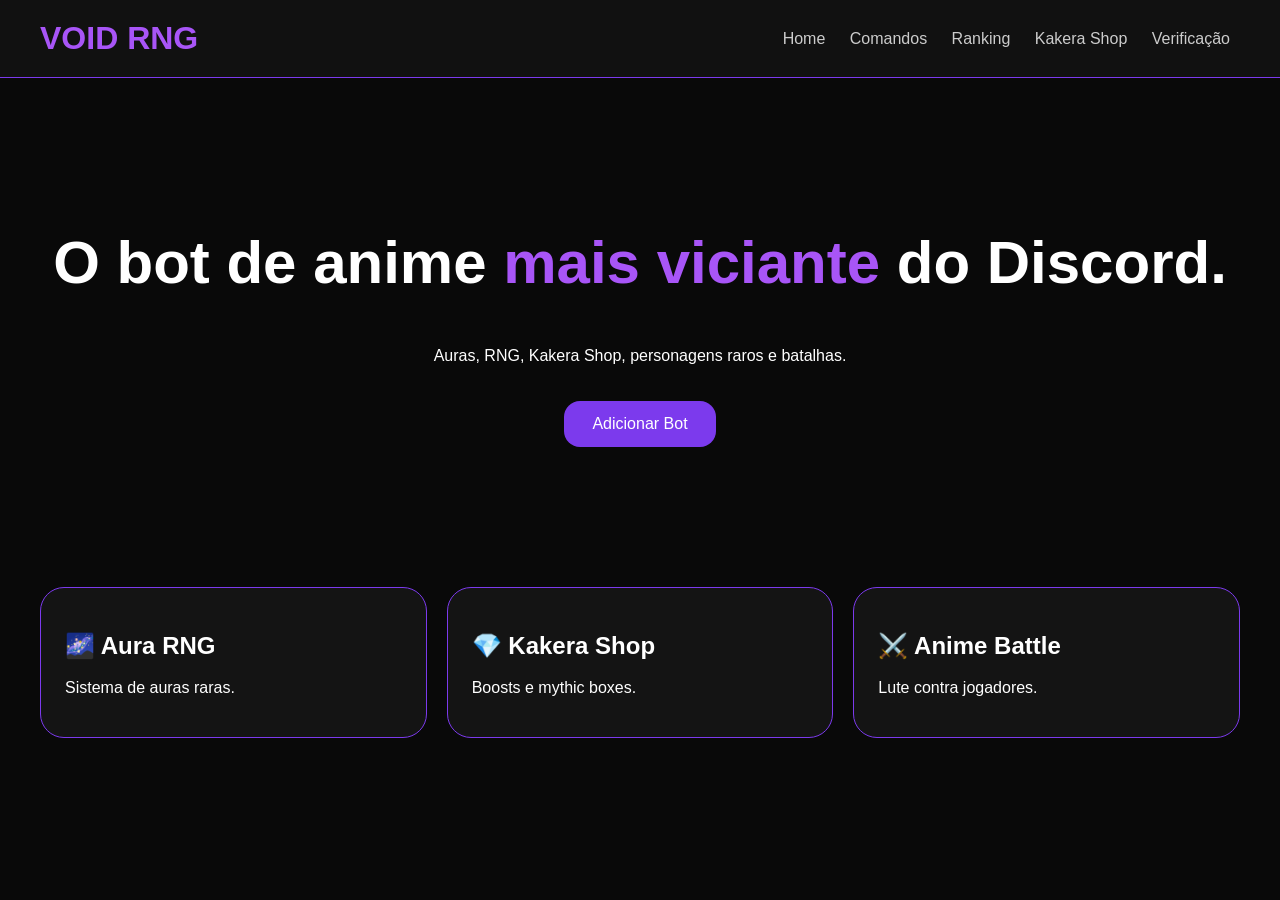
==== index.html @ cd4a52b0 "Add files via upload" ====
<!DOCTYPE html>
<html lang="pt-br">
<head>
<meta charset="UTF-8">
<title>VOID RNG</title>
<link rel="stylesheet" href="css/style.css">
</head>
<body>
<header>
<div class="logo">VOID RNG</div>
<nav>
<a href="index.html">Home</a>
<a href="commands.html">Comandos</a>
<a href="ranking.html">Ranking</a>
<a href="shop.html">Kakera Shop</a>
<a href="verify.html">Verificação</a>
</nav>
</header>

<section class="hero">
<h1>O bot de anime <span>mais viciante</span> do Discord.</h1>
<p>Auras, RNG, Kakera Shop, personagens raros e batalhas.</p>
<a class="btn">Adicionar Bot</a>
</section>

<section class="cards">
<div class="card">
<h2>🌌 Aura RNG</h2>
<p>Sistema de auras raras.</p>
</div>

<div class="card">
<h2>💎 Kakera Shop</h2>
<p>Boosts e mythic boxes.</p>
</div>

<div class="card">
<h2>⚔️ Anime Battle</h2>
<p>Lute contra jogadores.</p>
</div>
</section>

<script src="js/script.js"></script>
</body>
</html>
---- css/style.css ----
body{
margin:0;
font-family:Arial,sans-serif;
background:#090909;
color:white;
}
header{
display:flex;
justify-content:space-between;
align-items:center;
padding:20px 40px;
background:#111;
border-bottom:1px solid #7c3aed;
}
.logo{
font-size:32px;
font-weight:bold;
color:#a855f7;
}
nav a{
margin:0 10px;
text-decoration:none;
color:#ccc;
}
nav a:hover{
color:#a855f7;
}
.hero{
padding:100px 40px;
text-align:center;
}
.hero h1{
font-size:60px;
}
.hero span{
color:#a855f7;
}
.btn{
display:inline-block;
padding:14px 28px;
background:#7c3aed;
border-radius:16px;
color:white;
text-decoration:none;
margin-top:20px;
}
.cards{
display:grid;
grid-template-columns:repeat(auto-fit,minmax(250px,1fr));
gap:20px;
padding:40px;
}
.card{
background:#141414;
padding:24px;
border-radius:24px;
border:1px solid #7c3aed;
}
.title{
text-align:center;
font-size:44px;
margin-top:40px;
color:#a855f7;
}
.list{
max-width:900px;
margin:auto;
padding:30px;
}
.list li{
background:#141414;
padding:18px;
margin:10px 0;
border-radius:16px;
}
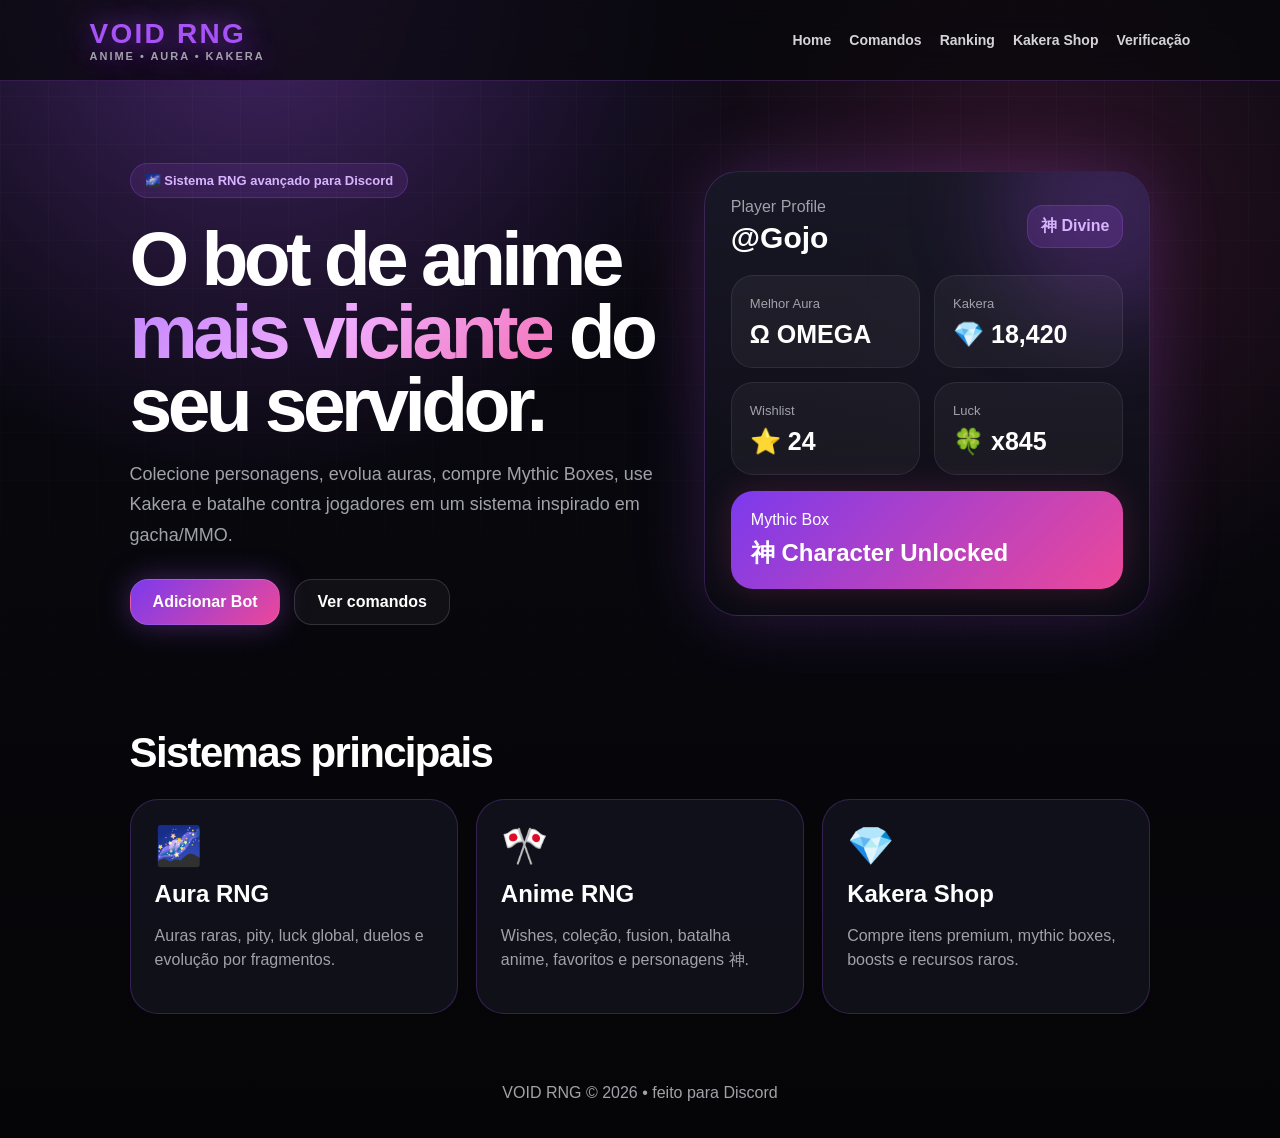
==== commit f65c6d4a: "Add files via upload" ====
--- a/index.html
+++ b/index.html
@@ -1,46 +1,65 @@
-
 <!DOCTYPE html>
 <html lang="pt-br">
 <head>
 <meta charset="UTF-8">
-<title>VOID RNG</title>
+<meta name="viewport" content="width=device-width,initial-scale=1.0">
+<title>zxy</title>
 <link rel="stylesheet" href="css/style.css">
 </head>
 <body>
+
 <header>
-<div class="logo">VOID RNG</div>
-<nav>
-<a href="index.html">Home</a>
-<a href="commands.html">Comandos</a>
-<a href="ranking.html">Ranking</a>
-<a href="shop.html">Kakera Shop</a>
-<a href="verify.html">Verificação</a>
-</nav>
+  <div class="logo">VOID RNG<small>ANIME • AURA • KAKERA</small></div>
+  <nav>
+    <a href="index.html">Home</a>
+    <a href="commands.html">Comandos</a>
+    <a href="ranking.html">Ranking</a>
+    <a href="shop.html">Kakera Shop</a>
+    <a href="verify.html">Verificação</a>
+  </nav>
 </header>
 
-<section class="hero">
-<h1>O bot de anime <span>mais viciante</span> do Discord.</h1>
-<p>Auras, RNG, Kakera Shop, personagens raros e batalhas.</p>
-<a class="btn">Adicionar Bot</a>
+
+<main class="hero">
+  <section>
+    <div class="badge">🌌 Sistema RNG avançado para Discord</div>
+    <h1>O bot de anime <span class="gradient">mais viciante</span> do seu servidor.</h1>
+    <p>Colecione personagens, evolua auras, compre Mythic Boxes, use Kakera e batalhe contra jogadores em um sistema inspirado em gacha/MMO.</p>
+    <div class="actions">
+      <a class="btn" href="#">Adicionar Bot</a>
+      <a class="btn secondary" href="commands.html">Ver comandos</a>
+    </div>
+  </section>
+  <aside class="panel">
+    <div class="profile-top">
+      <div>
+        <span style="color:#a1a1aa">Player Profile</span>
+        <h2 style="margin:5px 0 0;font-size:30px">@Gojo</h2>
+      </div>
+      <div class="rank-pill">神 Divine</div>
+    </div>
+    <div class="stats-grid">
+      <div class="stat"><span>Melhor Aura</span><strong>Ω OMEGA</strong></div>
+      <div class="stat"><span>Kakera</span><strong>💎 18,420</strong></div>
+      <div class="stat"><span>Wishlist</span><strong>⭐ 24</strong></div>
+      <div class="stat"><span>Luck</span><strong>🍀 x845</strong></div>
+    </div>
+    <div class="mythic">
+      <span>Mythic Box</span>
+      <h2 style="margin:8px 0 0">神 Character Unlocked</h2>
+    </div>
+  </aside>
+</main>
+<section class="section">
+  <h2 class="section-title">Sistemas principais</h2>
+  <div class="cards">
+    <div class="card"><div class="icon">🌌</div><h3>Aura RNG</h3><p>Auras raras, pity, luck global, duelos e evolução por fragmentos.</p></div>
+    <div class="card"><div class="icon">🎌</div><h3>Anime RNG</h3><p>Wishes, coleção, fusion, batalha anime, favoritos e personagens 神.</p></div>
+    <div class="card"><div class="icon">💎</div><h3>Kakera Shop</h3><p>Compre itens premium, mythic boxes, boosts e recursos raros.</p></div>
+  </div>
 </section>
 
-<section class="cards">
-<div class="card">
-<h2>🌌 Aura RNG</h2>
-<p>Sistema de auras raras.</p>
-</div>
-
-<div class="card">
-<h2>💎 Kakera Shop</h2>
-<p>Boosts e mythic boxes.</p>
-</div>
-
-<div class="card">
-<h2>⚔️ Anime Battle</h2>
-<p>Lute contra jogadores.</p>
-</div>
-</section>
-
+<footer>VOID RNG © 2026 • feito para Discord</footer>
 <script src="js/script.js"></script>
 </body>
-</html>
+</html>
--- a/css/style.css
+++ b/css/style.css
@@ -1,76 +1,240 @@
 
+:root{
+  --bg:#07070b;
+  --card:rgba(20,20,31,.78);
+  --border:rgba(168,85,247,.25);
+  --purple:#a855f7;
+  --purple2:#7c3aed;
+  --pink:#ec4899;
+  --text:#fff;
+  --muted:#a1a1aa;
+}
+*{box-sizing:border-box}
 body{
-margin:0;
-font-family:Arial,sans-serif;
-background:#090909;
-color:white;
+  margin:0;
+  font-family:Inter, Arial, sans-serif;
+  color:var(--text);
+  background:
+    radial-gradient(circle at 20% 0%, rgba(168,85,247,.35), transparent 32%),
+    radial-gradient(circle at 80% 20%, rgba(236,72,153,.18), transparent 30%),
+    linear-gradient(180deg,#090911 0%,#050507 100%);
+  min-height:100vh;
+}
+body::before{
+  content:"";
+  position:fixed;
+  inset:0;
+  pointer-events:none;
+  background-image:
+    linear-gradient(rgba(255,255,255,.025) 1px, transparent 1px),
+    linear-gradient(90deg, rgba(255,255,255,.025) 1px, transparent 1px);
+  background-size:48px 48px;
+  mask-image:linear-gradient(to bottom, black, transparent);
 }
 header{
-display:flex;
-justify-content:space-between;
-align-items:center;
-padding:20px 40px;
-background:#111;
-border-bottom:1px solid #7c3aed;
+  position:sticky;
+  top:0;
+  z-index:10;
+  display:flex;
+  justify-content:space-between;
+  align-items:center;
+  padding:18px 7%;
+  backdrop-filter:blur(16px);
+  background:rgba(7,7,11,.72);
+  border-bottom:1px solid var(--border);
 }
 .logo{
-font-size:32px;
-font-weight:bold;
-color:#a855f7;
-}
+  font-size:28px;
+  font-weight:900;
+  letter-spacing:.08em;
+  color:var(--purple);
+  text-shadow:0 0 28px rgba(168,85,247,.8);
+}
+.logo small{
+  display:block;
+  font-size:11px;
+  color:var(--muted);
+  letter-spacing:.18em;
+}
+nav{display:flex;gap:18px;align-items:center}
 nav a{
-margin:0 10px;
-text-decoration:none;
-color:#ccc;
-}
-nav a:hover{
-color:#a855f7;
+  color:#d4d4d8;
+  text-decoration:none;
+  font-weight:700;
+  font-size:14px;
+}
+nav a:hover{color:var(--purple)}
+.btn{
+  display:inline-flex;
+  align-items:center;
+  justify-content:center;
+  gap:8px;
+  padding:13px 22px;
+  border-radius:18px;
+  background:linear-gradient(135deg,var(--purple2),var(--pink));
+  color:white;
+  text-decoration:none;
+  font-weight:900;
+  box-shadow:0 0 30px rgba(168,85,247,.35);
+  border:1px solid rgba(255,255,255,.12);
+}
+.btn.secondary{
+  background:rgba(255,255,255,.04);
+  border:1px solid rgba(255,255,255,.14);
+  box-shadow:none;
 }
 .hero{
-padding:100px 40px;
-text-align:center;
+  max-width:1200px;
+  margin:auto;
+  padding:82px 7% 70px;
+  display:grid;
+  grid-template-columns:1.08fr .92fr;
+  gap:50px;
+  align-items:center;
+}
+.badge{
+  display:inline-flex;
+  padding:9px 14px;
+  border:1px solid var(--border);
+  background:rgba(168,85,247,.12);
+  color:#d8b4fe;
+  border-radius:999px;
+  font-weight:800;
+  font-size:13px;
 }
 .hero h1{
-font-size:60px;
-}
-.hero span{
-color:#a855f7;
-}
-.btn{
-display:inline-block;
-padding:14px 28px;
-background:#7c3aed;
-border-radius:16px;
-color:white;
-text-decoration:none;
-margin-top:20px;
+  font-size:clamp(42px,6vw,78px);
+  line-height:.95;
+  margin:24px 0 18px;
+  letter-spacing:-.06em;
+}
+.gradient{
+  background:linear-gradient(135deg,#c084fc,#f0abfc,#f472b6);
+  -webkit-background-clip:text;
+  background-clip:text;
+  color:transparent;
+}
+.hero p{
+  color:var(--muted);
+  font-size:18px;
+  line-height:1.7;
+  max-width:620px;
+}
+.actions{display:flex;gap:14px;flex-wrap:wrap;margin-top:28px}
+.panel{
+  position:relative;
+  background:linear-gradient(180deg,rgba(24,24,38,.95),rgba(12,12,20,.9));
+  border:1px solid var(--border);
+  border-radius:34px;
+  padding:26px;
+  box-shadow:0 0 70px rgba(168,85,247,.23);
+  overflow:hidden;
+}
+.panel::before{
+  content:"";
+  position:absolute;
+  width:220px;height:220px;
+  border-radius:999px;
+  background:rgba(168,85,247,.22);
+  filter:blur(45px);
+  right:-70px;top:-70px;
+}
+.profile-top{
+  position:relative;
+  display:flex;
+  justify-content:space-between;
+  gap:18px;
+  align-items:center;
+  margin-bottom:20px;
+}
+.rank-pill{
+  background:rgba(168,85,247,.18);
+  border:1px solid var(--border);
+  color:#d8b4fe;
+  padding:10px 13px;
+  border-radius:16px;
+  font-weight:900;
+}
+.stats-grid{
+  position:relative;
+  display:grid;
+  grid-template-columns:1fr 1fr;
+  gap:14px;
+}
+.stat{
+  background:rgba(255,255,255,.045);
+  border:1px solid rgba(255,255,255,.08);
+  border-radius:22px;
+  padding:18px;
+  transition:.22s ease;
+}
+.stat:hover{transform:translateY(-5px);border-color:var(--border)}
+.stat span{color:var(--muted);font-size:13px}
+.stat strong{display:block;font-size:25px;margin-top:8px}
+.mythic{
+  position:relative;
+  margin-top:16px;
+  border-radius:22px;
+  padding:20px;
+  background:linear-gradient(135deg,#7c3aed,#ec4899);
+  box-shadow:0 0 35px rgba(236,72,153,.2);
+}
+.section{
+  max-width:1200px;
+  margin:auto;
+  padding:34px 7%;
+}
+.section-title{
+  font-size:42px;
+  margin:0 0 22px;
+  letter-spacing:-.04em;
 }
 .cards{
-display:grid;
-grid-template-columns:repeat(auto-fit,minmax(250px,1fr));
-gap:20px;
-padding:40px;
+  display:grid;
+  grid-template-columns:repeat(auto-fit,minmax(240px,1fr));
+  gap:18px;
 }
 .card{
-background:#141414;
-padding:24px;
-border-radius:24px;
-border:1px solid #7c3aed;
-}
-.title{
-text-align:center;
-font-size:44px;
-margin-top:40px;
-color:#a855f7;
-}
+  background:var(--card);
+  border:1px solid var(--border);
+  border-radius:28px;
+  padding:24px;
+  min-height:150px;
+  transition:.22s ease;
+}
+.card:hover{transform:translateY(-6px);box-shadow:0 0 35px rgba(168,85,247,.18)}
+.card .icon{font-size:38px;margin-bottom:12px}
+.card h3{font-size:24px;margin:0 0 10px}
+.card p{color:var(--muted);line-height:1.55}
 .list{
-max-width:900px;
-margin:auto;
-padding:30px;
-}
-.list li{
-background:#141414;
-padding:18px;
-margin:10px 0;
-border-radius:16px;
-}
+  display:grid;
+  gap:12px;
+}
+.list-item{
+  display:flex;
+  justify-content:space-between;
+  gap:18px;
+  align-items:center;
+  padding:16px 18px;
+  border-radius:18px;
+  background:rgba(255,255,255,.045);
+  border:1px solid rgba(255,255,255,.08);
+}
+code{
+  color:#e9d5ff;
+  background:rgba(168,85,247,.13);
+  border:1px solid var(--border);
+  border-radius:10px;
+  padding:6px 10px;
+}
+footer{
+  text-align:center;
+  color:var(--muted);
+  padding:36px;
+}
+@media(max-width:850px){
+  header{flex-direction:column;gap:14px}
+  nav{flex-wrap:wrap;justify-content:center}
+  .hero{grid-template-columns:1fr;padding-top:50px}
+  .stats-grid{grid-template-columns:1fr}
+}
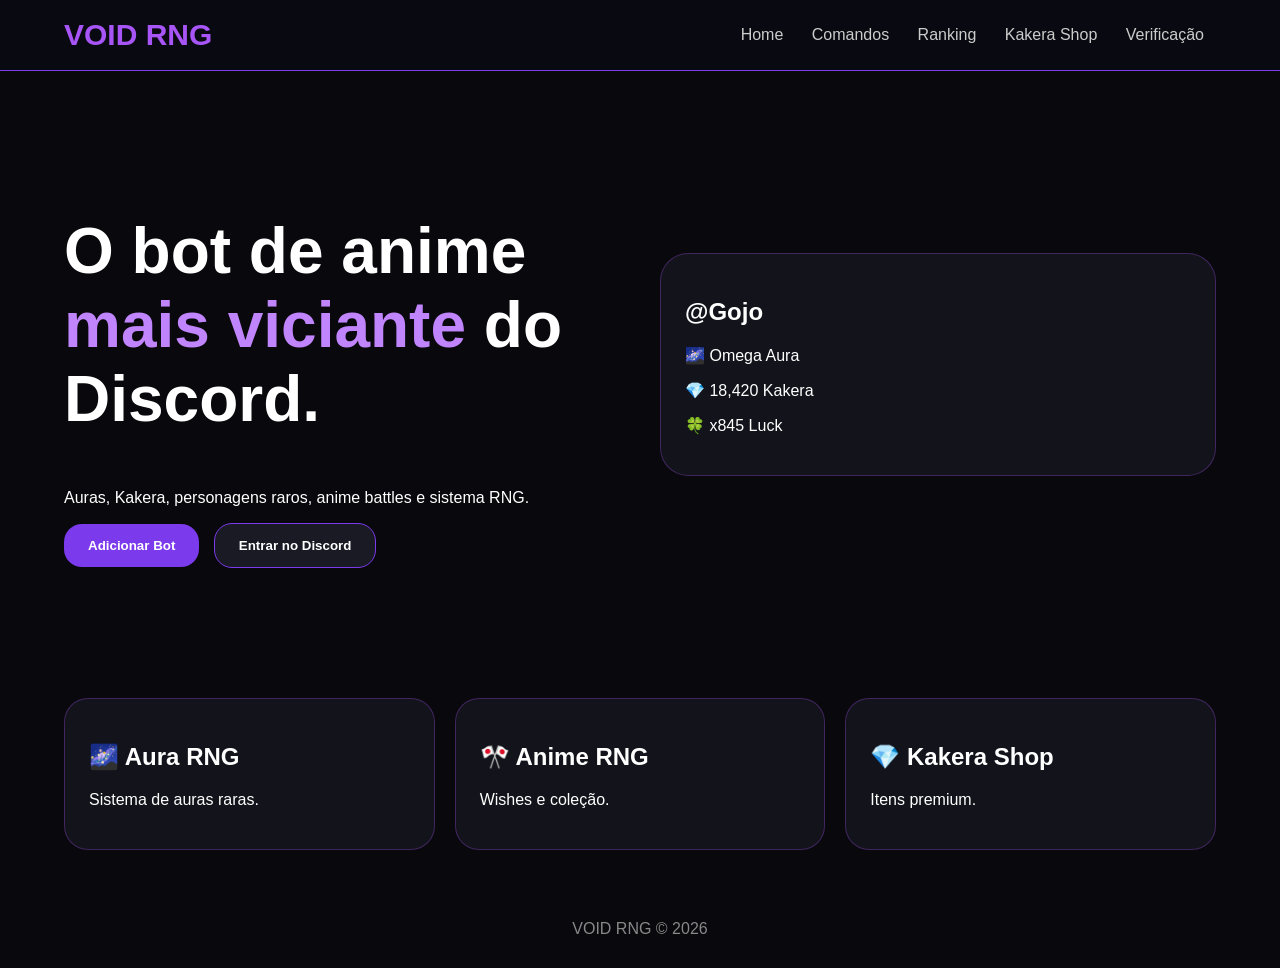
==== commit 0ea8beab: "Add files via upload" ====
--- a/index.html
+++ b/index.html
@@ -3,63 +3,58 @@
 <head>
 <meta charset="UTF-8">
 <meta name="viewport" content="width=device-width,initial-scale=1.0">
-<title>zxy</title>
+<title>VOID RNG</title>
 <link rel="stylesheet" href="css/style.css">
 </head>
 <body>
 
 <header>
-  <div class="logo">VOID RNG<small>ANIME • AURA • KAKERA</small></div>
-  <nav>
-    <a href="index.html">Home</a>
-    <a href="commands.html">Comandos</a>
-    <a href="ranking.html">Ranking</a>
-    <a href="shop.html">Kakera Shop</a>
-    <a href="verify.html">Verificação</a>
-  </nav>
+<div class="logo">VOID RNG</div>
+<nav>
+<a href="index.html">Home</a>
+<a href="commands.html">Comandos</a>
+<a href="ranking.html">Ranking</a>
+<a href="shop.html">Kakera Shop</a>
+<a href="verify.html">Verificação</a>
+</nav>
 </header>
 
 
-<main class="hero">
-  <section>
-    <div class="badge">🌌 Sistema RNG avançado para Discord</div>
-    <h1>O bot de anime <span class="gradient">mais viciante</span> do seu servidor.</h1>
-    <p>Colecione personagens, evolua auras, compre Mythic Boxes, use Kakera e batalhe contra jogadores em um sistema inspirado em gacha/MMO.</p>
-    <div class="actions">
-      <a class="btn" href="#">Adicionar Bot</a>
-      <a class="btn secondary" href="commands.html">Ver comandos</a>
-    </div>
-  </section>
-  <aside class="panel">
-    <div class="profile-top">
-      <div>
-        <span style="color:#a1a1aa">Player Profile</span>
-        <h2 style="margin:5px 0 0;font-size:30px">@Gojo</h2>
-      </div>
-      <div class="rank-pill">神 Divine</div>
-    </div>
-    <div class="stats-grid">
-      <div class="stat"><span>Melhor Aura</span><strong>Ω OMEGA</strong></div>
-      <div class="stat"><span>Kakera</span><strong>💎 18,420</strong></div>
-      <div class="stat"><span>Wishlist</span><strong>⭐ 24</strong></div>
-      <div class="stat"><span>Luck</span><strong>🍀 x845</strong></div>
-    </div>
-    <div class="mythic">
-      <span>Mythic Box</span>
-      <h2 style="margin:8px 0 0">神 Character Unlocked</h2>
-    </div>
-  </aside>
-</main>
-<section class="section">
-  <h2 class="section-title">Sistemas principais</h2>
-  <div class="cards">
-    <div class="card"><div class="icon">🌌</div><h3>Aura RNG</h3><p>Auras raras, pity, luck global, duelos e evolução por fragmentos.</p></div>
-    <div class="card"><div class="icon">🎌</div><h3>Anime RNG</h3><p>Wishes, coleção, fusion, batalha anime, favoritos e personagens 神.</p></div>
-    <div class="card"><div class="icon">💎</div><h3>Kakera Shop</h3><p>Compre itens premium, mythic boxes, boosts e recursos raros.</p></div>
-  </div>
+<section class="hero">
+<div>
+<h1>O bot de anime <span class="gradient">mais viciante</span> do Discord.</h1>
+<p>Auras, Kakera, personagens raros, anime battles e sistema RNG.</p>
+<button class="btn" onclick="addBot()">Adicionar Bot</button>
+<button class="btn secondary" onclick="joinDiscord()">Entrar no Discord</button>
+</div>
+
+<div class="panel">
+<h2>@Gojo</h2>
+<p>🌌 Omega Aura</p>
+<p>💎 18,420 Kakera</p>
+<p>🍀 x845 Luck</p>
+</div>
 </section>
 
-<footer>VOID RNG © 2026 • feito para Discord</footer>
+<section class="cards">
+<div class="card"><h2>🌌 Aura RNG</h2><p>Sistema de auras raras.</p></div>
+<div class="card"><h2>🎌 Anime RNG</h2><p>Wishes e coleção.</p></div>
+<div class="card"><h2>💎 Kakera Shop</h2><p>Itens premium.</p></div>
+</section>
+
+
+<div class="modal-bg" id="verifyModal">
+  <div class="modal">
+    <h2>🔐 Verificação</h2>
+    <p>Cole sua key privada abaixo.</p>
+    <input id="verifyKey" placeholder="Sua key privada">
+    <button class="btn" style="margin-top:15px" onclick="fakeVerify()">Verificar</button>
+    <button class="btn secondary" style="margin-top:15px" onclick="closeVerify()">Fechar</button>
+    <p id="verifyResult"></p>
+  </div>
+</div>
+
+<footer>VOID RNG © 2026</footer>
 <script src="js/script.js"></script>
 </body>
 </html>
--- a/css/style.css
+++ b/css/style.css
@@ -1,240 +1,21 @@
 
-:root{
-  --bg:#07070b;
-  --card:rgba(20,20,31,.78);
-  --border:rgba(168,85,247,.25);
-  --purple:#a855f7;
-  --purple2:#7c3aed;
-  --pink:#ec4899;
-  --text:#fff;
-  --muted:#a1a1aa;
-}
-*{box-sizing:border-box}
-body{
-  margin:0;
-  font-family:Inter, Arial, sans-serif;
-  color:var(--text);
-  background:
-    radial-gradient(circle at 20% 0%, rgba(168,85,247,.35), transparent 32%),
-    radial-gradient(circle at 80% 20%, rgba(236,72,153,.18), transparent 30%),
-    linear-gradient(180deg,#090911 0%,#050507 100%);
-  min-height:100vh;
-}
-body::before{
-  content:"";
-  position:fixed;
-  inset:0;
-  pointer-events:none;
-  background-image:
-    linear-gradient(rgba(255,255,255,.025) 1px, transparent 1px),
-    linear-gradient(90deg, rgba(255,255,255,.025) 1px, transparent 1px);
-  background-size:48px 48px;
-  mask-image:linear-gradient(to bottom, black, transparent);
-}
-header{
-  position:sticky;
-  top:0;
-  z-index:10;
-  display:flex;
-  justify-content:space-between;
-  align-items:center;
-  padding:18px 7%;
-  backdrop-filter:blur(16px);
-  background:rgba(7,7,11,.72);
-  border-bottom:1px solid var(--border);
-}
-.logo{
-  font-size:28px;
-  font-weight:900;
-  letter-spacing:.08em;
-  color:var(--purple);
-  text-shadow:0 0 28px rgba(168,85,247,.8);
-}
-.logo small{
-  display:block;
-  font-size:11px;
-  color:var(--muted);
-  letter-spacing:.18em;
-}
-nav{display:flex;gap:18px;align-items:center}
-nav a{
-  color:#d4d4d8;
-  text-decoration:none;
-  font-weight:700;
-  font-size:14px;
-}
-nav a:hover{color:var(--purple)}
-.btn{
-  display:inline-flex;
-  align-items:center;
-  justify-content:center;
-  gap:8px;
-  padding:13px 22px;
-  border-radius:18px;
-  background:linear-gradient(135deg,var(--purple2),var(--pink));
-  color:white;
-  text-decoration:none;
-  font-weight:900;
-  box-shadow:0 0 30px rgba(168,85,247,.35);
-  border:1px solid rgba(255,255,255,.12);
-}
-.btn.secondary{
-  background:rgba(255,255,255,.04);
-  border:1px solid rgba(255,255,255,.14);
-  box-shadow:none;
-}
-.hero{
-  max-width:1200px;
-  margin:auto;
-  padding:82px 7% 70px;
-  display:grid;
-  grid-template-columns:1.08fr .92fr;
-  gap:50px;
-  align-items:center;
-}
-.badge{
-  display:inline-flex;
-  padding:9px 14px;
-  border:1px solid var(--border);
-  background:rgba(168,85,247,.12);
-  color:#d8b4fe;
-  border-radius:999px;
-  font-weight:800;
-  font-size:13px;
-}
-.hero h1{
-  font-size:clamp(42px,6vw,78px);
-  line-height:.95;
-  margin:24px 0 18px;
-  letter-spacing:-.06em;
-}
-.gradient{
-  background:linear-gradient(135deg,#c084fc,#f0abfc,#f472b6);
-  -webkit-background-clip:text;
-  background-clip:text;
-  color:transparent;
-}
-.hero p{
-  color:var(--muted);
-  font-size:18px;
-  line-height:1.7;
-  max-width:620px;
-}
-.actions{display:flex;gap:14px;flex-wrap:wrap;margin-top:28px}
-.panel{
-  position:relative;
-  background:linear-gradient(180deg,rgba(24,24,38,.95),rgba(12,12,20,.9));
-  border:1px solid var(--border);
-  border-radius:34px;
-  padding:26px;
-  box-shadow:0 0 70px rgba(168,85,247,.23);
-  overflow:hidden;
-}
-.panel::before{
-  content:"";
-  position:absolute;
-  width:220px;height:220px;
-  border-radius:999px;
-  background:rgba(168,85,247,.22);
-  filter:blur(45px);
-  right:-70px;top:-70px;
-}
-.profile-top{
-  position:relative;
-  display:flex;
-  justify-content:space-between;
-  gap:18px;
-  align-items:center;
-  margin-bottom:20px;
-}
-.rank-pill{
-  background:rgba(168,85,247,.18);
-  border:1px solid var(--border);
-  color:#d8b4fe;
-  padding:10px 13px;
-  border-radius:16px;
-  font-weight:900;
-}
-.stats-grid{
-  position:relative;
-  display:grid;
-  grid-template-columns:1fr 1fr;
-  gap:14px;
-}
-.stat{
-  background:rgba(255,255,255,.045);
-  border:1px solid rgba(255,255,255,.08);
-  border-radius:22px;
-  padding:18px;
-  transition:.22s ease;
-}
-.stat:hover{transform:translateY(-5px);border-color:var(--border)}
-.stat span{color:var(--muted);font-size:13px}
-.stat strong{display:block;font-size:25px;margin-top:8px}
-.mythic{
-  position:relative;
-  margin-top:16px;
-  border-radius:22px;
-  padding:20px;
-  background:linear-gradient(135deg,#7c3aed,#ec4899);
-  box-shadow:0 0 35px rgba(236,72,153,.2);
-}
-.section{
-  max-width:1200px;
-  margin:auto;
-  padding:34px 7%;
-}
-.section-title{
-  font-size:42px;
-  margin:0 0 22px;
-  letter-spacing:-.04em;
-}
-.cards{
-  display:grid;
-  grid-template-columns:repeat(auto-fit,minmax(240px,1fr));
-  gap:18px;
-}
-.card{
-  background:var(--card);
-  border:1px solid var(--border);
-  border-radius:28px;
-  padding:24px;
-  min-height:150px;
-  transition:.22s ease;
-}
-.card:hover{transform:translateY(-6px);box-shadow:0 0 35px rgba(168,85,247,.18)}
-.card .icon{font-size:38px;margin-bottom:12px}
-.card h3{font-size:24px;margin:0 0 10px}
-.card p{color:var(--muted);line-height:1.55}
-.list{
-  display:grid;
-  gap:12px;
-}
-.list-item{
-  display:flex;
-  justify-content:space-between;
-  gap:18px;
-  align-items:center;
-  padding:16px 18px;
-  border-radius:18px;
-  background:rgba(255,255,255,.045);
-  border:1px solid rgba(255,255,255,.08);
-}
-code{
-  color:#e9d5ff;
-  background:rgba(168,85,247,.13);
-  border:1px solid var(--border);
-  border-radius:10px;
-  padding:6px 10px;
-}
-footer{
-  text-align:center;
-  color:var(--muted);
-  padding:36px;
-}
-@media(max-width:850px){
-  header{flex-direction:column;gap:14px}
-  nav{flex-wrap:wrap;justify-content:center}
-  .hero{grid-template-columns:1fr;padding-top:50px}
-  .stats-grid{grid-template-columns:1fr}
-}
+body{margin:0;font-family:Arial,sans-serif;background:#08080d;color:#fff}
+header{display:flex;justify-content:space-between;align-items:center;padding:18px 5%;background:rgba(10,10,18,.9);border-bottom:1px solid #7c3aed;position:sticky;top:0}
+.logo{font-size:30px;font-weight:bold;color:#a855f7}
+nav a{color:#ccc;text-decoration:none;margin:0 12px}
+nav a:hover{color:#a855f7}
+.hero{padding:90px 5%;display:grid;grid-template-columns:1fr 1fr;gap:40px;align-items:center}
+.hero h1{font-size:64px}
+.gradient{color:#c084fc}
+.btn{padding:14px 24px;border-radius:18px;background:#7c3aed;color:white;text-decoration:none;font-weight:bold;display:inline-block;margin-right:10px;border:none;cursor:pointer}
+.secondary{background:#1a1a24;border:1px solid #7c3aed}
+.cards{display:grid;grid-template-columns:repeat(auto-fit,minmax(240px,1fr));gap:20px;padding:40px 5%}
+.card{background:#13131b;padding:24px;border-radius:24px;border:1px solid rgba(168,85,247,.3)}
+.panel{background:#13131b;border:1px solid rgba(168,85,247,.3);padding:24px;border-radius:28px}
+.list{padding:40px 5%}
+.item{background:#13131b;border:1px solid rgba(168,85,247,.2);padding:18px;border-radius:18px;margin:10px 0;display:flex;justify-content:space-between}
+.modal-bg{position:fixed;inset:0;background:rgba(0,0,0,.7);display:none;align-items:center;justify-content:center}
+.modal{background:#11111a;padding:28px;border-radius:24px;border:1px solid #7c3aed;max-width:420px;width:90%}
+input{width:100%;padding:14px;background:#1b1b26;border:1px solid #333;border-radius:12px;color:white;margin-top:12px}
+footer{text-align:center;padding:30px;color:#888}
+@media(max-width:900px){.hero{grid-template-columns:1fr}.hero h1{font-size:42px}}
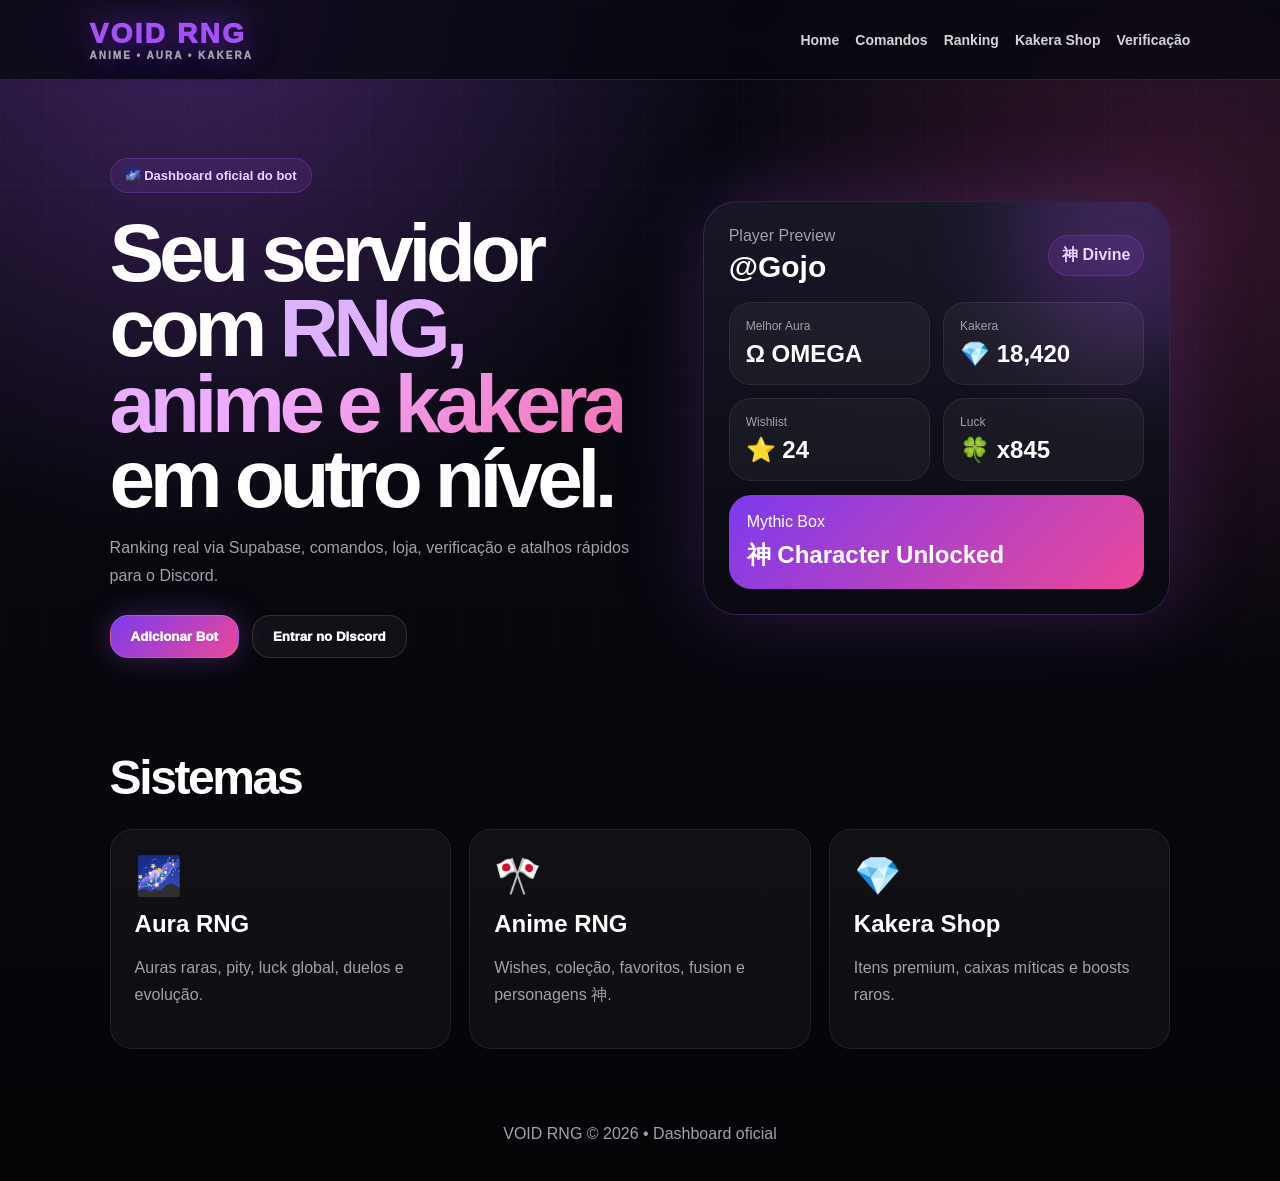
==== commit 3e13b221: "Add files via upload" ====
--- a/index.html
+++ b/index.html
@@ -9,52 +9,64 @@
 <body>
 
 <header>
-<div class="logo">VOID RNG</div>
-<nav>
-<a href="index.html">Home</a>
-<a href="commands.html">Comandos</a>
-<a href="ranking.html">Ranking</a>
-<a href="shop.html">Kakera Shop</a>
-<a href="verify.html">Verificação</a>
-</nav>
+  <div class="logo">VOID RNG<small>ANIME • AURA • KAKERA</small></div>
+  <nav>
+    <a href="index.html">Home</a>
+    <a href="commands.html">Comandos</a>
+    <a href="ranking.html">Ranking</a>
+    <a href="shop.html">Kakera Shop</a>
+    <a href="verify.html">Verificação</a>
+  </nav>
 </header>
 
 
-<section class="hero">
-<div>
-<h1>O bot de anime <span class="gradient">mais viciante</span> do Discord.</h1>
-<p>Auras, Kakera, personagens raros, anime battles e sistema RNG.</p>
-<button class="btn" onclick="addBot()">Adicionar Bot</button>
-<button class="btn secondary" onclick="joinDiscord()">Entrar no Discord</button>
-</div>
-
-<div class="panel">
-<h2>@Gojo</h2>
-<p>🌌 Omega Aura</p>
-<p>💎 18,420 Kakera</p>
-<p>🍀 x845 Luck</p>
-</div>
-</section>
-
-<section class="cards">
-<div class="card"><h2>🌌 Aura RNG</h2><p>Sistema de auras raras.</p></div>
-<div class="card"><h2>🎌 Anime RNG</h2><p>Wishes e coleção.</p></div>
-<div class="card"><h2>💎 Kakera Shop</h2><p>Itens premium.</p></div>
+<main class="hero">
+  <section>
+    <div class="tag">🌌 Dashboard oficial do bot</div>
+    <h1>Seu servidor com <span class="gradient">RNG, anime e kakera</span> em outro nível.</h1>
+    <p>Ranking real via Supabase, comandos, loja, verificação e atalhos rápidos para o Discord.</p>
+    <div class="actions">
+      <button class="btn" onclick="addBot()">Adicionar Bot</button>
+      <button class="btn secondary" onclick="joinDiscord()">Entrar no Discord</button>
+    </div>
+  </section>
+  <aside class="panel">
+    <div class="profile-top">
+      <div><span style="color:#a1a1aa">Player Preview</span><h2 style="margin:5px 0 0;font-size:30px">@Gojo</h2></div>
+      <div class="pill">神 Divine</div>
+    </div>
+    <div class="grid2 panel-content">
+      <div class="stat"><span>Melhor Aura</span><strong>Ω OMEGA</strong></div>
+      <div class="stat"><span>Kakera</span><strong>💎 18,420</strong></div>
+      <div class="stat"><span>Wishlist</span><strong>⭐ 24</strong></div>
+      <div class="stat"><span>Luck</span><strong>🍀 x845</strong></div>
+    </div>
+    <div class="mythic"><span>Mythic Box</span><h2 style="margin:8px 0 0">神 Character Unlocked</h2></div>
+  </aside>
+</main>
+<section class="section">
+  <h2 class="section-title">Sistemas</h2>
+  <div class="cards">
+    <div class="card"><div class="icon">🌌</div><h3>Aura RNG</h3><p>Auras raras, pity, luck global, duelos e evolução.</p></div>
+    <div class="card"><div class="icon">🎌</div><h3>Anime RNG</h3><p>Wishes, coleção, favoritos, fusion e personagens 神.</p></div>
+    <div class="card"><div class="icon">💎</div><h3>Kakera Shop</h3><p>Itens premium, caixas míticas e boosts raros.</p></div>
+  </div>
 </section>
 
 
 <div class="modal-bg" id="verifyModal">
   <div class="modal">
     <h2>🔐 Verificação</h2>
-    <p>Cole sua key privada abaixo.</p>
-    <input id="verifyKey" placeholder="Sua key privada">
-    <button class="btn" style="margin-top:15px" onclick="fakeVerify()">Verificar</button>
-    <button class="btn secondary" style="margin-top:15px" onclick="closeVerify()">Fechar</button>
+    <p style="color:#a1a1aa">Cole sua key privada. Isso é só um preview visual; a verificação real acontece no Discord pelo bot.</p>
+    <input id="verifyKey" placeholder="Cole sua key privada aqui">
+    <button class="btn" onclick="fakeVerify()">Verificar</button>
+    <button class="btn secondary" onclick="closeVerify()">Fechar</button>
     <p id="verifyResult"></p>
   </div>
 </div>
+<div class="toast" id="toast"></div>
 
-<footer>VOID RNG © 2026</footer>
+<footer>VOID RNG © 2026 • Dashboard oficial</footer>
 <script src="js/script.js"></script>
 </body>
 </html>
--- a/css/style.css
+++ b/css/style.css
@@ -1,21 +1,205 @@
 
-body{margin:0;font-family:Arial,sans-serif;background:#08080d;color:#fff}
-header{display:flex;justify-content:space-between;align-items:center;padding:18px 5%;background:rgba(10,10,18,.9);border-bottom:1px solid #7c3aed;position:sticky;top:0}
-.logo{font-size:30px;font-weight:bold;color:#a855f7}
-nav a{color:#ccc;text-decoration:none;margin:0 12px}
-nav a:hover{color:#a855f7}
-.hero{padding:90px 5%;display:grid;grid-template-columns:1fr 1fr;gap:40px;align-items:center}
-.hero h1{font-size:64px}
-.gradient{color:#c084fc}
-.btn{padding:14px 24px;border-radius:18px;background:#7c3aed;color:white;text-decoration:none;font-weight:bold;display:inline-block;margin-right:10px;border:none;cursor:pointer}
-.secondary{background:#1a1a24;border:1px solid #7c3aed}
-.cards{display:grid;grid-template-columns:repeat(auto-fit,minmax(240px,1fr));gap:20px;padding:40px 5%}
-.card{background:#13131b;padding:24px;border-radius:24px;border:1px solid rgba(168,85,247,.3)}
-.panel{background:#13131b;border:1px solid rgba(168,85,247,.3);padding:24px;border-radius:28px}
-.list{padding:40px 5%}
-.item{background:#13131b;border:1px solid rgba(168,85,247,.2);padding:18px;border-radius:18px;margin:10px 0;display:flex;justify-content:space-between}
-.modal-bg{position:fixed;inset:0;background:rgba(0,0,0,.7);display:none;align-items:center;justify-content:center}
-.modal{background:#11111a;padding:28px;border-radius:24px;border:1px solid #7c3aed;max-width:420px;width:90%}
-input{width:100%;padding:14px;background:#1b1b26;border:1px solid #333;border-radius:12px;color:white;margin-top:12px}
-footer{text-align:center;padding:30px;color:#888}
-@media(max-width:900px){.hero{grid-template-columns:1fr}.hero h1{font-size:42px}}
+:root{
+  --bg:#070711;
+  --panel:rgba(16,16,28,.82);
+  --panel2:rgba(255,255,255,.045);
+  --line:rgba(168,85,247,.25);
+  --purple:#a855f7;
+  --purple2:#7c3aed;
+  --pink:#ec4899;
+  --text:#fff;
+  --muted:#a1a1aa;
+}
+*{box-sizing:border-box}
+html{scroll-behavior:smooth}
+body{
+  margin:0;
+  color:var(--text);
+  font-family:Inter,Arial,sans-serif;
+  background:
+    radial-gradient(circle at 15% 0%,rgba(168,85,247,.33),transparent 34%),
+    radial-gradient(circle at 92% 18%,rgba(236,72,153,.20),transparent 30%),
+    linear-gradient(180deg,#090912 0%,#050508 100%);
+  min-height:100vh;
+}
+body::before{
+  content:"";
+  position:fixed;
+  inset:0;
+  pointer-events:none;
+  background-image:
+    linear-gradient(rgba(255,255,255,.025) 1px, transparent 1px),
+    linear-gradient(90deg, rgba(255,255,255,.025) 1px, transparent 1px);
+  background-size:46px 46px;
+  mask-image:linear-gradient(to bottom, black, transparent);
+}
+header{
+  position:sticky;
+  top:0;
+  z-index:30;
+  display:flex;
+  align-items:center;
+  justify-content:space-between;
+  gap:22px;
+  padding:18px 7%;
+  background:rgba(7,7,15,.76);
+  backdrop-filter:blur(18px);
+  border-bottom:1px solid var(--line);
+}
+.logo{
+  font-weight:950;
+  letter-spacing:.08em;
+  font-size:28px;
+  color:var(--purple);
+  text-shadow:0 0 35px rgba(168,85,247,.75);
+}
+.logo small{display:block;color:var(--muted);font-size:10px;letter-spacing:.2em}
+nav{display:flex;gap:16px;flex-wrap:wrap;align-items:center}
+nav a{color:#d4d4d8;text-decoration:none;font-size:14px;font-weight:800}
+nav a:hover{color:var(--purple)}
+.btn{
+  border:1px solid rgba(255,255,255,.13);
+  background:linear-gradient(135deg,var(--purple2),var(--pink));
+  color:#fff;
+  border-radius:18px;
+  padding:13px 20px;
+  font-weight:950;
+  cursor:pointer;
+  text-decoration:none;
+  display:inline-flex;
+  align-items:center;
+  justify-content:center;
+  gap:8px;
+  box-shadow:0 0 30px rgba(168,85,247,.30);
+}
+.btn.secondary{background:rgba(255,255,255,.045);box-shadow:none}
+.btn.small{padding:10px 13px;border-radius:14px;font-size:13px}
+.hero{
+  max-width:1240px;
+  margin:auto;
+  padding:78px 7% 54px;
+  display:grid;
+  grid-template-columns:1.08fr .92fr;
+  gap:44px;
+  align-items:center;
+}
+.tag{
+  display:inline-flex;
+  padding:9px 14px;
+  border-radius:999px;
+  border:1px solid var(--line);
+  background:rgba(168,85,247,.12);
+  color:#e9d5ff;
+  font-size:13px;
+  font-weight:900;
+}
+.hero h1{
+  font-size:clamp(42px,6.4vw,82px);
+  line-height:.92;
+  letter-spacing:-.065em;
+  margin:22px 0 18px;
+}
+.gradient{
+  color:transparent;
+  background:linear-gradient(135deg,#d8b4fe,#f0abfc,#f472b6);
+  -webkit-background-clip:text;
+  background-clip:text;
+}
+.hero p,.card p,.shop-item p{color:var(--muted);line-height:1.7}
+.actions{display:flex;gap:13px;flex-wrap:wrap;margin-top:26px}
+.panel{
+  position:relative;
+  overflow:hidden;
+  border:1px solid var(--line);
+  border-radius:34px;
+  padding:25px;
+  background:linear-gradient(180deg,rgba(24,24,39,.92),rgba(10,10,18,.94));
+  box-shadow:0 0 85px rgba(168,85,247,.22);
+}
+.panel::before{
+  content:"";
+  position:absolute;
+  right:-80px;
+  top:-80px;
+  width:240px;height:240px;
+  border-radius:999px;
+  filter:blur(48px);
+  background:rgba(168,85,247,.24);
+}
+.profile-top,.panel-content{position:relative}
+.profile-top{display:flex;justify-content:space-between;gap:18px;align-items:center;margin-bottom:18px}
+.pill{border:1px solid var(--line);background:rgba(168,85,247,.13);padding:9px 13px;border-radius:999px;color:#e9d5ff;font-weight:900}
+.grid2{display:grid;grid-template-columns:1fr 1fr;gap:13px}
+.stat,.card,.rank-row,.shop-item,.command-row{
+  background:var(--panel2);
+  border:1px solid rgba(255,255,255,.08);
+  border-radius:22px;
+}
+.stat{padding:16px;transition:.22s}
+.stat span{display:block;color:var(--muted);font-size:12px}
+.stat strong{display:block;font-size:24px;margin-top:7px}
+.mythic{position:relative;margin-top:14px;border-radius:22px;padding:18px;background:linear-gradient(135deg,#7c3aed,#ec4899)}
+.section{max-width:1240px;margin:auto;padding:38px 7%}
+.section-title{font-size:clamp(32px,4vw,48px);letter-spacing:-.05em;margin:0 0 24px}
+.cards,.shop-grid{display:grid;grid-template-columns:repeat(auto-fit,minmax(240px,1fr));gap:18px}
+.card,.shop-item{padding:24px;transition:.22s}
+.card:hover,.shop-item:hover,.stat:hover{transform:translateY(-5px);border-color:var(--line)}
+.card .icon{font-size:38px;margin-bottom:12px}
+.card h3,.shop-item h2{font-size:24px;margin:0 0 10px}
+.price{color:#facc15;font-size:22px;font-weight:950;margin:12px 0}
+.rank-tools{display:flex;gap:12px;flex-wrap:wrap;margin-bottom:18px}
+.rank-tools input,.rank-tools select{
+  background:rgba(255,255,255,.055);
+  color:#fff;
+  border:1px solid rgba(255,255,255,.12);
+  border-radius:16px;
+  padding:13px 14px;
+  outline:none;
+}
+.rank-list{display:grid;gap:12px}
+.rank-row{
+  display:grid;
+  grid-template-columns:55px 1fr auto;
+  align-items:center;
+  gap:14px;
+  padding:16px 18px;
+}
+.medal{font-size:24px;font-weight:950;color:#facc15}
+.userline strong{display:block}
+.userline span{color:var(--muted);font-size:13px}
+.score{font-weight:950;color:#e9d5ff}
+.commands{display:grid;gap:12px}
+.command-row{display:flex;justify-content:space-between;align-items:center;gap:14px;padding:16px 18px}
+code{color:#e9d5ff;background:rgba(168,85,247,.13);border:1px solid var(--line);border-radius:10px;padding:6px 10px}
+.notice{
+  border:1px solid rgba(250,204,21,.25);
+  background:rgba(250,204,21,.08);
+  color:#fde68a;
+  border-radius:22px;
+  padding:16px 18px;
+  line-height:1.55;
+  margin-bottom:18px;
+}
+.toast{
+  position:fixed;
+  right:22px;
+  bottom:22px;
+  z-index:50;
+  display:none;
+  background:#10101c;
+  border:1px solid var(--line);
+  border-radius:18px;
+  padding:15px 18px;
+}
+.modal-bg{display:none;position:fixed;inset:0;z-index:45;background:rgba(0,0,0,.72);align-items:center;justify-content:center;padding:18px}
+.modal{width:min(480px,100%);border:1px solid var(--line);background:#10101c;border-radius:28px;padding:25px}
+.modal input{width:100%;padding:14px;border-radius:15px;border:1px solid rgba(255,255,255,.13);background:rgba(255,255,255,.055);color:#fff;outline:none;margin:10px 0 14px}
+footer{text-align:center;color:var(--muted);padding:38px}
+@media(max-width:880px){
+  header{flex-direction:column}
+  nav{justify-content:center}
+  .hero{grid-template-columns:1fr;padding-top:48px}
+  .grid2{grid-template-columns:1fr}
+  .rank-row{grid-template-columns:42px 1fr}
+  .score{grid-column:2}
+}
